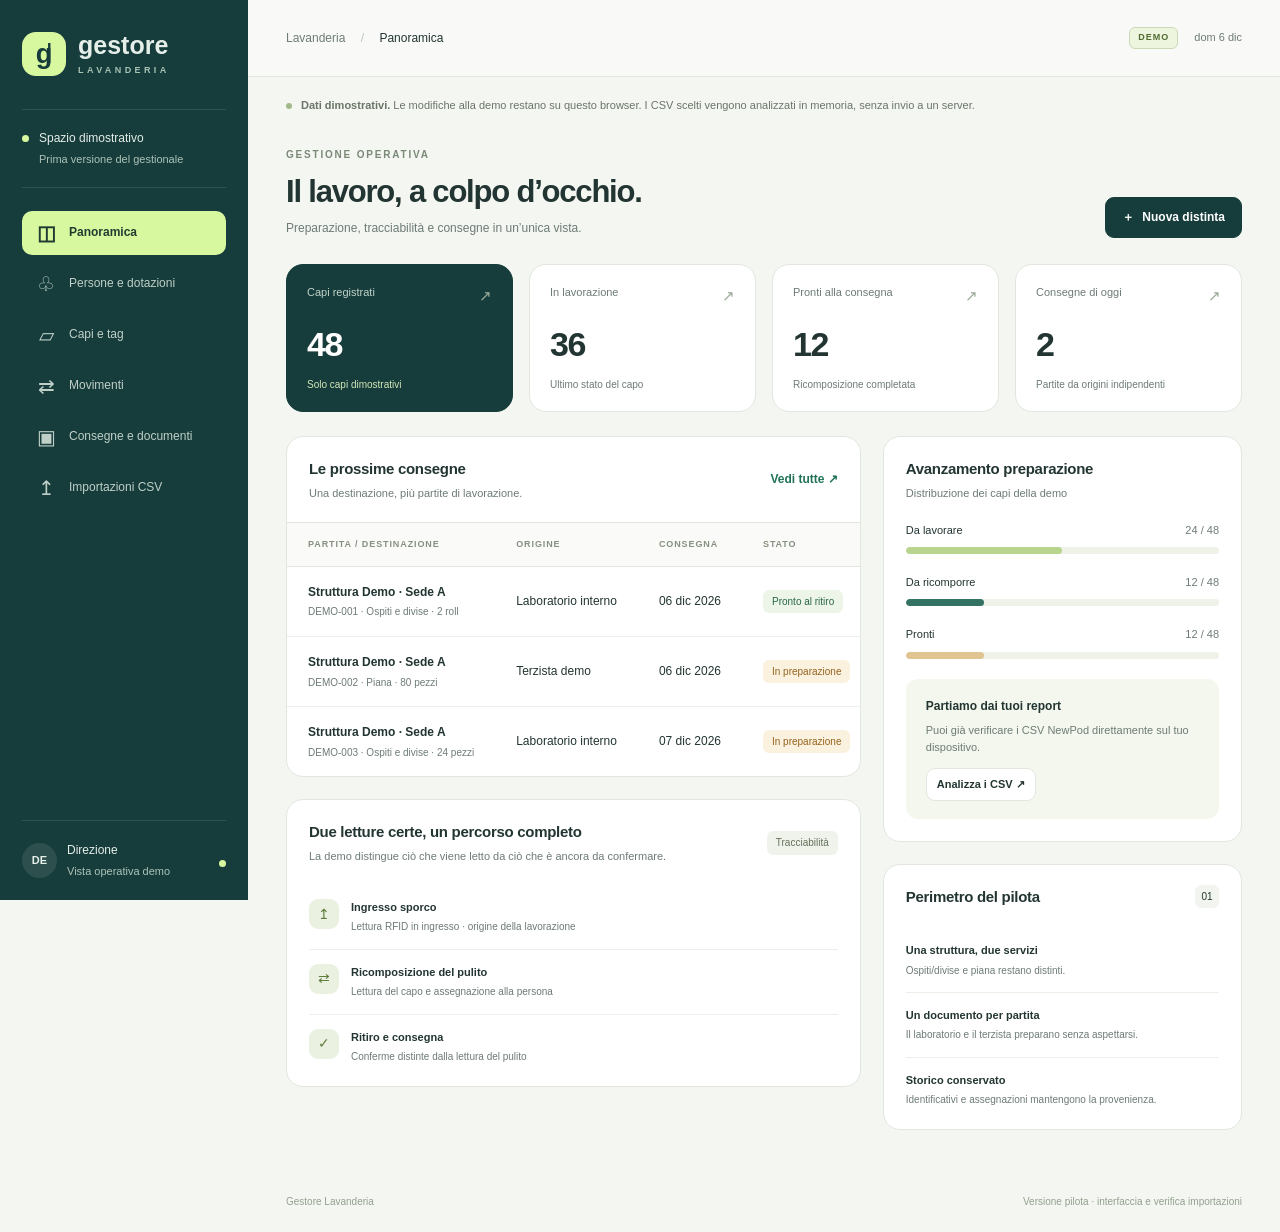
==== docs/index.html @ a244b2f4 "Add responsive pilot, local CSV audit and versioned NewPod importer" ====
<!doctype html>
<html lang="it">
<head>
<meta charset="utf-8">
<meta name="viewport" content="width=device-width,initial-scale=1">
<meta name="theme-color" content="#163d3b">
<meta name="robots" content="noindex,nofollow">
<meta http-equiv="Content-Security-Policy" content="default-src 'self'; script-src 'self'; style-src 'self'; img-src 'self' data:; connect-src 'none'; object-src 'none'; base-uri 'self'; form-action 'none'">
<title>Gestore Lavanderia · Pilota</title>
<link rel="icon" href="./favicon.svg" type="image/svg+xml">
<link rel="stylesheet" href="./styles.css">
<script src="./core.js" defer></script>
<script src="./app.js" defer></script>
</head>
<body>
<a class="skip" href="#content">Vai al contenuto</a>
<aside class="sidebar" aria-label="Navigazione principale">
<a class="brand" href="#panoramica"><span class="brand-mark" aria-hidden="true">g<span>l</span></span><span>gestore<span class="brand-sub">LAVANDERIA</span></span></a>
<div class="workspace"><span class="workspace-dot"></span><div>Spazio dimostrativo<small>Prima versione del gestionale</small></div></div>
<nav id="navigation">
<a href="#panoramica" data-page="panoramica"><span aria-hidden="true">◫</span>Panoramica</a>
<a href="#persone" data-page="persone"><span aria-hidden="true">♧</span>Persone e dotazioni</a>
<a href="#capi" data-page="capi"><span aria-hidden="true">▱</span>Capi e tag</a>
<a href="#movimenti" data-page="movimenti"><span aria-hidden="true">⇄</span>Movimenti</a>
<a href="#consegne" data-page="consegne"><span aria-hidden="true">▣</span>Consegne e documenti</a>
<a href="#importazioni" data-page="importazioni"><span aria-hidden="true">↥</span>Importazioni CSV</a>
</nav>
<div class="sidebar-bottom"><span class="avatar">DE</span><div>Direzione<small>Vista operativa demo</small></div><span class="live-dot" aria-hidden="true"></span></div>
</aside>
<div class="shell">
<header class="topbar"><div class="breadcrumb">Lavanderia <span>/</span> <strong id="crumb">Panoramica</strong></div><div class="topbar-right"><span class="demo-pill">DEMO</span><span id="today"></span></div></header>
<div class="demo-note"><span class="demo-note-dot"></span><span><strong>Dati dimostrativi.</strong> Le modifiche alla demo restano su questo browser. I CSV scelti vengono analizzati in memoria, senza invio a un server.</span></div>
<main id="content" tabindex="-1"></main>
<footer>Gestore Lavanderia <span>Versione pilota · interfaccia e verifica importazioni</span></footer>
</div>
<dialog id="delivery-dialog" aria-labelledby="delivery-dialog-title">
<form id="delivery-form">
<div class="dialog-heading"><div><span class="eyebrow">PREPARAZIONE</span><h2 id="delivery-dialog-title">Nuova distinta demo</h2></div><button type="button" class="icon-button" data-close-dialog aria-label="Chiudi">×</button></div>
<label>Destinazione<input value="Struttura Demo · Sede A" readonly></label>
<div class="form-grid"><label>Origine<select name="origin"><option value="interno">Laboratorio interno</option><option value="terzista">Terzista demo</option></select></label><label>Data consegna<input name="date" type="date" required></label></div>
<div class="form-grid"><label>Articolo<select name="article"><option value="Biancheria ospiti">Biancheria ospiti</option><option value="Divise">Divise</option><option value="Teli viso">Teli viso</option><option value="Lenzuola">Lenzuola</option><option value="Federe">Federe</option></select></label><label>Quantità<input name="quantity" type="number" min="1" max="100000" step="1" required value="1"></label></div>
<label>Unità<select name="unit"><option value="pezzi">Pezzi</option><option value="roll">Roll</option><option value="kg">Kg</option></select></label>
<p class="hint">Questa distinta è dimostrativa e non costituisce un DDT valido.</p>
<div class="dialog-actions"><button type="button" class="button secondary" data-close-dialog>Annulla</button><button type="submit" class="button primary">Crea distinta</button></div>
</form>
</dialog>
<dialog id="detail-dialog" aria-labelledby="detail-title"><div id="detail-content"></div></dialog>
<div id="toast" class="toast" role="status" aria-live="polite"></div>
</body>
</html>
---- docs/styles.css ----
:root{--ink:#223532;--muted:#6d7b76;--forest:#163d3b;--lime:#d7f89e;--paper:#f4f6f2;--white:#fff;--line:#e1e7df;--good:#207455;--amber:#a76b24;--red:#aa4b41;--radius:17px}
*{box-sizing:border-box}body{margin:0;color:var(--ink);background:var(--paper);font-family:Inter,-apple-system,BlinkMacSystemFont,"Segoe UI",sans-serif;font-size:14px;line-height:1.55}button,input,select{font:inherit}button,a,input,select{touch-action:manipulation}a{color:inherit;text-decoration:none}button{cursor:pointer}button:disabled{opacity:.5;cursor:not-allowed}button:focus-visible,a:focus-visible,input:focus-visible,select:focus-visible{outline:3px solid #81aa63;outline-offset:3px}.skip{position:fixed;top:-100px;left:20px;z-index:20;background:white;padding:12px}.skip:focus{top:12px}.sidebar{background:var(--forest);color:#e6eeea;position:fixed;inset:0 auto 0 0;width:248px;padding:32px 22px 20px;display:flex;flex-direction:column;z-index:5}.brand{display:flex;align-items:center;gap:12px;font-size:25px;font-weight:600;line-height:1}.brand-mark{display:flex;align-items:center;justify-content:center;width:44px;height:44px;border-radius:14px;background:var(--lime);color:var(--forest);font-size:27px;font-weight:700;letter-spacing:-6px;padding-right:6px}.brand-mark span{font-weight:400}.brand-sub{display:block;font-size:9px;letter-spacing:3.4px;color:#a8c2b4;margin-top:8px}.workspace{display:flex;gap:10px;align-items:flex-start;border-top:1px solid #ffffff1c;border-bottom:1px solid #ffffff1c;margin:33px 0 23px;padding:19px 0;font-size:12px}.workspace small,.sidebar-bottom small{display:block;color:#adc3b8;font-size:11px;margin-top:3px}.workspace-dot,.live-dot{width:7px;height:7px;flex:none;border-radius:50%;background:var(--lime);margin-top:6px}.sidebar nav{display:grid;gap:7px}.sidebar nav a{padding:12px 13px;display:flex;align-items:center;gap:12px;font-size:12px;border-radius:10px;color:#c0d0c8}.sidebar nav a span{font-size:20px;line-height:1;width:22px;text-align:center}.sidebar nav a:hover{background:#ffffff09}.sidebar nav a.active{color:#203c31;background:var(--lime);font-weight:650}.sidebar-bottom{margin-top:auto;border-top:1px solid #ffffff1c;padding-top:20px;display:flex;align-items:center;gap:10px;font-size:12px}.avatar{width:35px;height:35px;border-radius:50%;background:#ffffff19;display:grid;place-items:center;font-size:11px;font-weight:600}.sidebar-bottom .live-dot{margin-left:auto}.shell{margin-left:248px}.topbar{height:77px;padding:0 38px;border-bottom:1px solid var(--line);display:flex;align-items:center;justify-content:space-between;background:#fff8}.breadcrumb{font-size:12px;color:var(--muted)}.breadcrumb span{margin:0 12px;color:#bbc6bc}.breadcrumb strong{color:var(--ink);font-weight:500}.topbar-right{display:flex;gap:16px;align-items:center;font-size:11px;color:var(--muted)}.demo-pill{border:1px solid #cbd9b8;background:#edf5de;color:#526d32;padding:3px 8px;border-radius:6px;font-size:9px;letter-spacing:1px;font-weight:700}.demo-note{margin:20px 38px 0;display:flex;align-items:flex-start;gap:9px;color:#6a7568;font-size:11px}.demo-note-dot{width:6px;height:6px;flex:none;background:#a3b98c;border-radius:50%;margin-top:6px}main{max-width:1600px;margin:auto;padding:29px 38px 42px;min-height:calc(100vh - 190px)}.page-heading{display:flex;align-items:flex-end;justify-content:space-between;gap:18px;margin-bottom:26px}.eyebrow{font-size:10px;font-weight:650;letter-spacing:1.8px;color:#7a8976}.page-heading h1{font-size:31px;line-height:1.2;letter-spacing:-1.2px;font-weight:600;margin:8px 0 9px}.page-heading p{margin:0;color:var(--muted);font-size:12px}.button{border:1px solid var(--line);background:white;color:var(--ink);border-radius:9px;padding:10px 16px;display:inline-flex;gap:8px;justify-content:center;align-items:center;font-size:12px;font-weight:600;white-space:nowrap}.button.primary{background:var(--forest);border-color:var(--forest);color:white}.button.primary:hover{background:#23544e}.button.secondary:hover{background:#f1f4ed}.button.small{font-size:11px;padding:7px 10px}.button.link{border:0;background:transparent;color:var(--good);padding:0}.kpi-grid{display:grid;grid-template-columns:repeat(4,minmax(0,1fr));gap:16px;margin-bottom:24px}.kpi{background:var(--white);border:1px solid var(--line);border-radius:var(--radius);padding:19px 20px;position:relative}.kpi.featured{background:var(--forest);color:white;border-color:var(--forest)}.kpi-label{font-size:11px;color:var(--muted);display:flex;justify-content:space-between;gap:8px}.featured .kpi-label{color:#c3d3ca}.kpi-number{font-size:34px;line-height:1.2;letter-spacing:-1.5px;font-weight:550;margin:17px 0 12px}.kpi-foot{font-size:10px;color:var(--muted)}.featured .kpi-foot{color:#d2e8b9}.kpi-icon{font-size:15px;color:#9baa97}.dashboard-grid{display:grid;grid-template-columns:minmax(0,1.6fr) minmax(280px,1fr);gap:22px}.panel{background:white;border:1px solid var(--line);border-radius:var(--radius);overflow:hidden;margin-bottom:22px}.panel-head{padding:20px 22px;display:flex;align-items:center;justify-content:space-between;gap:14px}.panel-head h2{margin:0;font-size:15px;letter-spacing:-.3px;font-weight:600}.panel-head p{font-size:11px;color:var(--muted);margin:5px 0 0}.panel-body{padding:0 22px 22px}.tag{display:inline-flex;align-items:center;padding:4px 9px;border-radius:6px;background:#f0f3ec;color:#64735b;font-size:10px;white-space:nowrap}.tag.good{color:#286748;background:#edf5e9}.tag.amber{color:#94631e;background:#faf1df}.tag.blue{color:#426e84;background:#edf4f7}.tag.red{color:#a35146;background:#fbeee9}.table-wrap{overflow:auto}table{width:100%;border-collapse:collapse;white-space:nowrap;font-size:12px;text-align:left}th{font-size:9px;letter-spacing:.9px;text-transform:uppercase;font-weight:600;color:#879080;background:#fafbf8;padding:12px 21px;border-block:1px solid var(--line)}td{padding:16px 21px;border-bottom:1px solid #edf0e9;vertical-align:middle}tbody tr:last-child td{border-bottom:0}tbody tr:hover{background:#fcfdf9}.primary-cell{font-weight:600}.secondary-line{display:block;color:var(--muted);font-size:10px;margin-top:3px}.mono{font:11px ui-monospace,SFMono-Regular,Consolas,monospace;letter-spacing:.1px}.count-chip{display:inline-grid;place-items:center;background:#f2f5ef;min-width:24px;height:23px;border-radius:6px;font-size:10px}.progress-list{display:grid;gap:20px}.progress-label{display:flex;justify-content:space-between;font-size:11px;margin-bottom:8px}.progress-label span:last-child{color:var(--muted)}.progress-track{height:7px;border-radius:10px;background:#eff2e9;overflow:hidden}.progress-fill{height:100%;border-radius:10px;background:#b9d48e}.progress-fill.dark{background:#347264}.progress-fill.amber{background:#e0c492}.activity{display:flex;gap:12px;padding:14px 0;border-bottom:1px solid #edf0e9}.activity:last-child{border:0;padding-bottom:0}.activity-dot{background:#eaf1e0;border-radius:9px;width:30px;height:30px;display:grid;place-items:center;flex:none;color:#5f7c3d}.activity strong{display:block;font-size:11px;font-weight:550}.activity small{display:block;font-size:10px;color:var(--muted);margin-top:3px}.panel-callout{background:#f4f7ed;padding:18px 20px;border-radius:12px;margin-top:20px}.panel-callout strong{display:block;font-size:12px}.panel-callout p{font-size:11px;color:var(--muted);margin:7px 0 12px}.toolbar{padding:0 22px 18px;display:flex;gap:12px;align-items:center;flex-wrap:wrap}.search{position:relative;flex:1;min-width:200px}.search input{width:100%;border:1px solid var(--line);background:#fafbf8;padding:11px 14px;border-radius:9px;font-size:12px}select,input{color:var(--ink)}.toolbar select{border:1px solid var(--line);border-radius:9px;background:white;padding:10px;font-size:11px}.empty{padding:30px;text-align:center;color:var(--muted);font-size:12px}.notice{padding:15px 18px;border:1px solid #e6dfc9;background:#fbf8ed;border-radius:11px;font-size:12px;color:#80703d;margin-bottom:21px}.notice.neutral{background:#edf4f0;border-color:#dbe6de;color:#526d5d}.page-count{font-size:11px;color:var(--muted);padding:12px 22px;border-top:1px solid var(--line)}.import-zone{border:1.5px dashed #b8caa7;background:#f8faf4;border-radius:13px;padding:30px;text-align:center}.import-zone input{display:block;max-width:100%;margin:16px auto;font-size:12px}.import-zone h3{font-size:15px;margin:8px 0}.import-zone p{color:var(--muted);font-size:12px;margin:6px 0}.file-row{display:flex;align-items:center;justify-content:space-between;gap:12px;padding:15px 0;border-bottom:1px solid var(--line)}.file-row strong{display:block;font-size:12px;overflow-wrap:anywhere}.file-row small{font-size:10px;color:var(--muted)}.file-row select{font-size:12px;padding:8px;border:1px solid var(--line);border-radius:8px;max-width:145px}.import-actions{display:flex;gap:12px;margin-top:20px;align-items:center}.hint{color:var(--muted);font-size:11px}.result-grid{display:grid;grid-template-columns:repeat(3,1fr);gap:14px;margin-top:20px}.result-card{background:#f6f8f2;border-radius:11px;padding:15px}.result-card b{display:block;font-size:24px;font-weight:550}.result-card span{font-size:11px;color:var(--muted)}.result-list{padding:0;margin:15px 0;list-style:none}.result-list li{padding:11px 0;border-bottom:1px solid var(--line);font-size:12px}.result-list li:last-child{border:0}.result-list b{font-weight:600}dialog{border:1px solid var(--line);border-radius:20px;padding:28px;width:min(540px,calc(100vw - 28px));color:var(--ink);max-height:90vh;overflow:auto;box-shadow:0 30px 100px #153a3326}dialog::backdrop{background:#18352e70;backdrop-filter:blur(3px)}.dialog-heading{display:flex;align-items:flex-start;justify-content:space-between;gap:15px;margin-bottom:22px}.dialog-heading h2{margin:5px 0 0;font-size:23px;font-weight:550;letter-spacing:-.6px}.icon-button{border:0;background:#f1f4ed;border-radius:8px;width:31px;height:31px;font-size:23px;line-height:1;color:#657565}label{display:block;font-size:11px;font-weight:550;margin-bottom:15px}label input,label select{margin-top:6px;display:block;width:100%;padding:11px;border:1px solid #dbe2d6;border-radius:9px;background:white;font-size:12px}.form-grid{display:grid;grid-template-columns:1fr 1fr;gap:14px}.dialog-actions{display:flex;justify-content:flex-end;gap:10px;border-top:1px solid var(--line);padding-top:18px;margin-top:22px}.document-header{padding-bottom:15px;border-bottom:2px solid var(--forest);margin-bottom:20px}.document-header p{margin:5px 0;color:var(--muted);font-size:12px}.document-meta{display:grid;grid-template-columns:1fr 1fr;gap:12px;font-size:12px;margin:20px 0}.document-meta small{display:block;color:var(--muted);font-size:10px}.timeline-item{border-left:2px solid #dfe9d6;padding:5px 0 15px 15px;font-size:12px}.timeline-item small{display:block;color:var(--muted);font-size:10px;margin-top:3px}.toast{position:fixed;bottom:25px;right:25px;z-index:50;background:var(--forest);color:white;border-radius:11px;padding:13px 20px;font-size:12px;box-shadow:0 8px 30px #153a3329;opacity:0;transform:translateY(12px);transition:.2s;pointer-events:none;max-width:calc(100vw - 40px)}.toast.visible{opacity:1;transform:none}footer{padding:0 38px 22px;display:flex;justify-content:space-between;color:#93a08e;font-size:10px}code{font-family:ui-monospace,Consolas,monospace;font-size:11px;background:#f1f4ec;padding:2px 5px;border-radius:4px}.kpi-grid.compact{grid-template-columns:repeat(3,1fr)}.action-row{display:flex;gap:10px;align-items:center}.print-only{display:none}
@media(min-width:1600px){main{padding-top:38px}.page-heading{margin-bottom:32px}.kpi{padding:25px}.kpi-number{font-size:40px}}
@media(max-width:1100px){.sidebar{width:215px;padding-inline:15px}.shell{margin-left:215px}.topbar{padding-inline:25px}main{padding-inline:25px}.demo-note{margin-inline:25px}.dashboard-grid{grid-template-columns:1fr}.kpi-grid{gap:10px}.kpi{padding:16px}.kpi-number{font-size:29px}.page-heading h1{font-size:28px}footer{padding-inline:25px}}
@media(max-width:760px){.sidebar{position:static;width:100%;padding:16px 18px 0;display:block}.brand{font-size:22px}.brand-mark{width:36px;height:36px;font-size:24px}.brand-sub{font-size:8px;margin-top:6px}.workspace,.sidebar-bottom{display:none}.sidebar nav{display:flex;overflow:auto;gap:6px;padding:15px 0 12px;scrollbar-width:thin}.sidebar nav a{flex:none;font-size:11px;padding:8px 10px;gap:6px}.sidebar nav a span{font-size:16px;width:18px}.shell{margin-left:0}.topbar{height:55px;padding-inline:18px}.topbar-right{gap:8px}.breadcrumb{font-size:10px}.breadcrumb span{margin-inline:6px}.demo-note{margin:14px 18px 0;font-size:10px}main{padding:24px 18px;min-height:60vh}.page-heading{align-items:flex-start;margin-bottom:21px}.page-heading h1{font-size:26px}.page-heading p{font-size:11px;max-width:250px}.page-heading .button{padding:9px 11px;font-size:10px}.kpi-grid{grid-template-columns:repeat(2,minmax(0,1fr));gap:10px}.kpi{padding:15px;border-radius:13px}.kpi-number{font-size:30px;margin:12px 0 9px}.kpi-label{font-size:10px}.kpi-foot{font-size:9px}.panel-head{padding:17px}.panel-body{padding:0 17px 17px}.toolbar{padding-inline:17px}.panel-head h2{font-size:14px}td{padding:14px 17px}th{padding-inline:17px}.result-grid{grid-template-columns:1fr}.kpi-grid.compact{grid-template-columns:repeat(2,1fr)}footer{padding:0 18px 18px;display:block}footer span{display:block;margin-top:4px}.topbar-right #today{font-size:10px}.file-row{align-items:flex-start}.file-row>div{min-width:0}.file-row select{max-width:120px;flex:none}.form-grid{grid-template-columns:1fr}.import-actions{flex-wrap:wrap}.document-meta{grid-template-columns:1fr 1fr}}
@media print{body{background:white}body>*{display:none!important}body>dialog[open]{display:block!important;position:static!important;width:100%;max-width:none;max-height:none;border:0;box-shadow:none;padding:0;margin:0;overflow:visible}.dialog-actions,.icon-button,.hint.no-print{display:none!important}.print-only{display:block}dialog::backdrop{display:none}.document-header{margin-top:0}table{white-space:normal;font-size:11px}th,td{padding:10px;border-bottom:1px solid #ccc}.notice{background:white;border:1px solid #999}.document-meta{display:grid;grid-template-columns:1fr 1fr}}
.production-progress{display:block;appearance:none;-webkit-appearance:none;width:100%;height:7px;border:0;border-radius:10px;overflow:hidden;background:#eff2e9}.production-progress::-webkit-progress-bar{background:#eff2e9}.production-progress::-webkit-progress-value{background:#b9d48e;border-radius:10px}.production-progress::-moz-progress-bar{background:#b9d48e;border-radius:10px}.production-progress.p1::-webkit-progress-value{background:#347264}.production-progress.p1::-moz-progress-bar{background:#347264}.production-progress.p2::-webkit-progress-value{background:#e0c492}.production-progress.p2::-moz-progress-bar{background:#e0c492}.toolbar label{margin-bottom:0}.filter-label{font-weight:400}.filter-label select{margin-top:0}
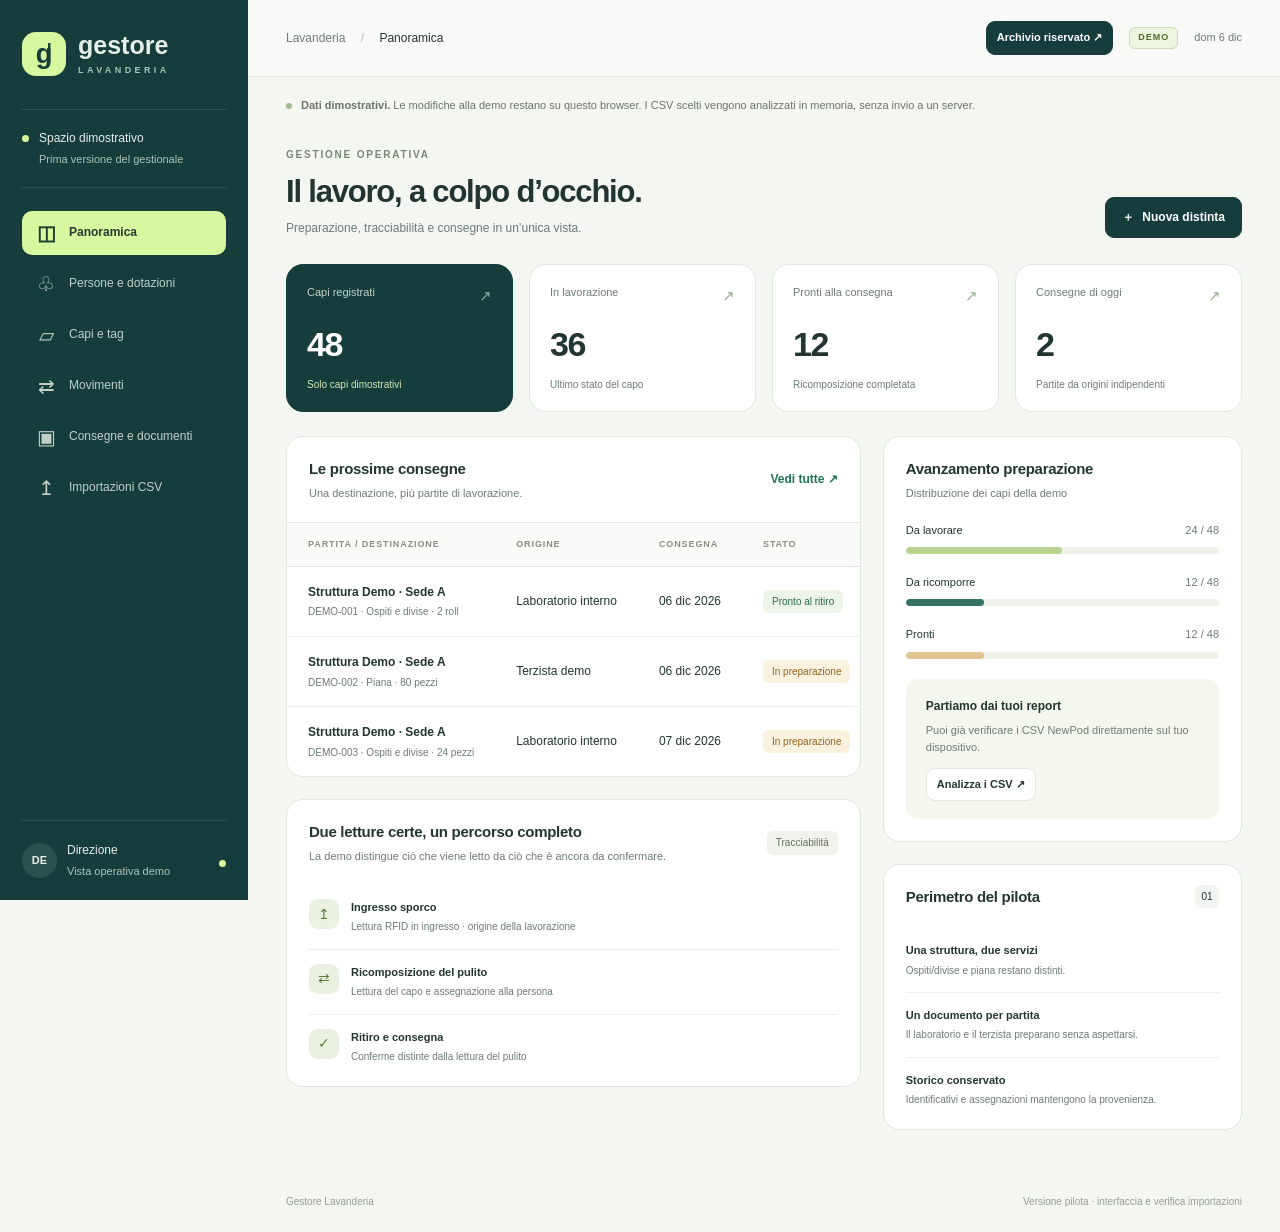
==== commit 03965169: "Connect protected NewPod archive with verified one-time owner activation" ====
--- a/docs/index.html
+++ b/docs/index.html
@@ -28,7 +28,7 @@
 <div class="sidebar-bottom"><span class="avatar">DE</span><div>Direzione<small>Vista operativa demo</small></div><span class="live-dot" aria-hidden="true"></span></div>
 </aside>
 <div class="shell">
-<header class="topbar"><div class="breadcrumb">Lavanderia <span>/</span> <strong id="crumb">Panoramica</strong></div><div class="topbar-right"><span class="demo-pill">DEMO</span><span id="today"></span></div></header>
+<header class="topbar"><div class="breadcrumb">Lavanderia <span>/</span> <strong id="crumb">Panoramica</strong></div><div class="topbar-right"><a class="button small primary" href="./riservato.html">Archivio riservato ↗</a><span class="demo-pill">DEMO</span><span id="today"></span></div></header>
 <div class="demo-note"><span class="demo-note-dot"></span><span><strong>Dati dimostrativi.</strong> Le modifiche alla demo restano su questo browser. I CSV scelti vengono analizzati in memoria, senza invio a un server.</span></div>
 <main id="content" tabindex="-1"></main>
 <footer>Gestore Lavanderia <span>Versione pilota · interfaccia e verifica importazioni</span></footer>
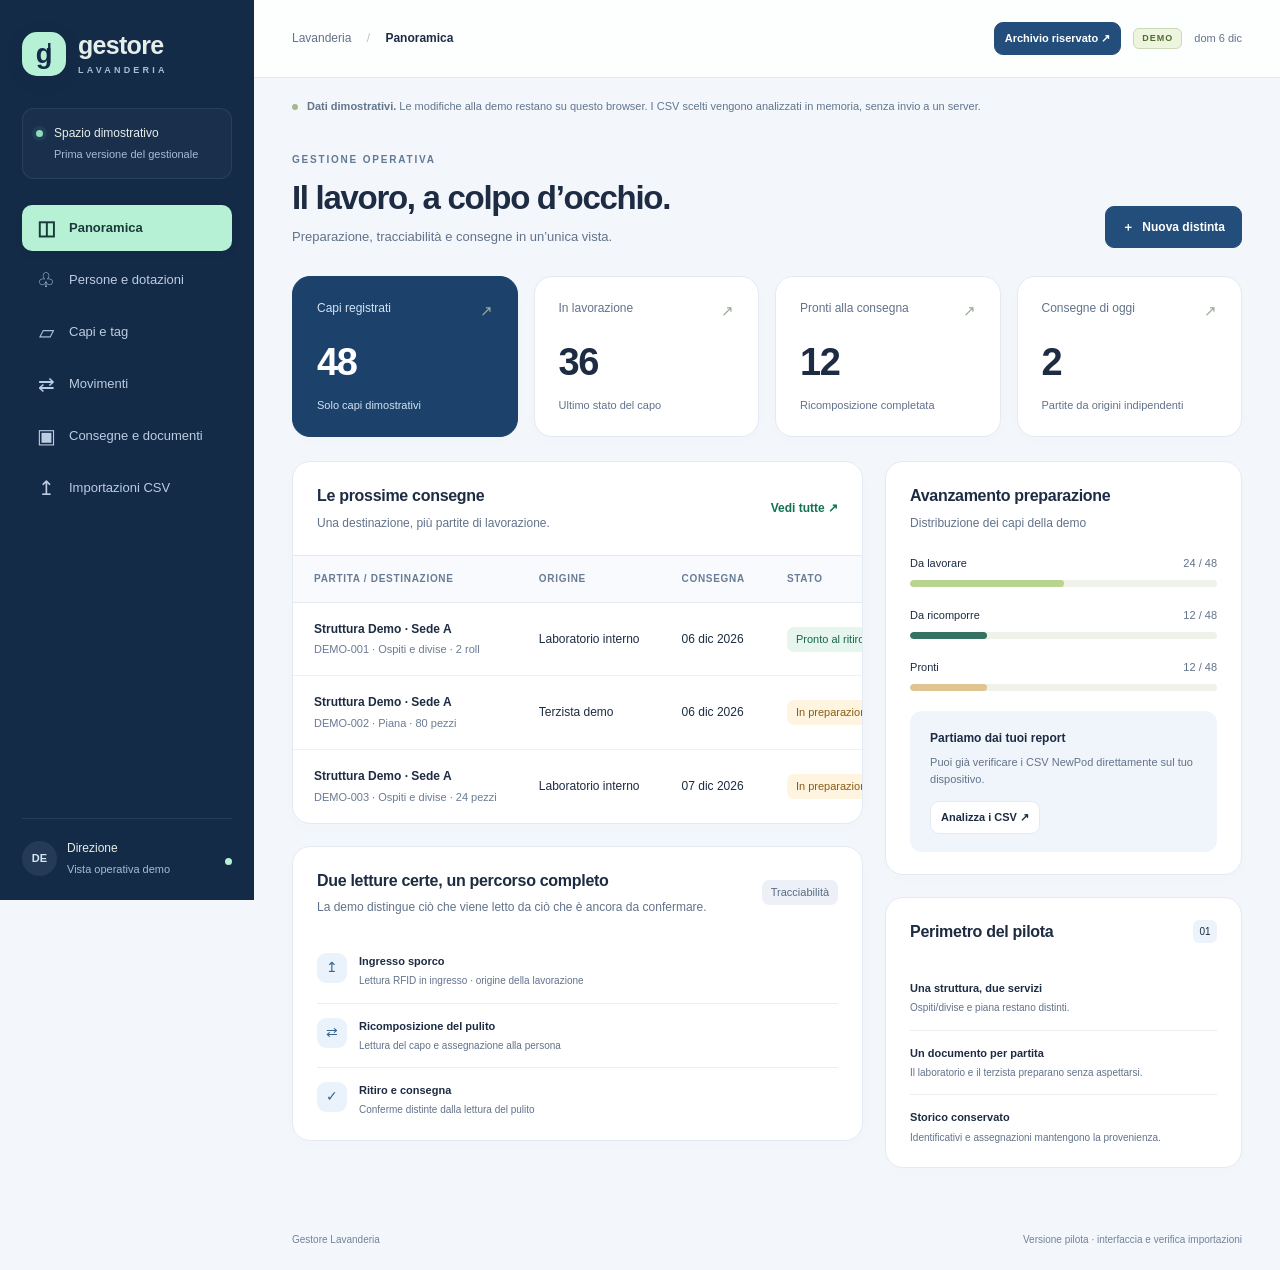
==== commit a2c00062: "Add Windows laundry stations, RFID workflow and searchable shared catalogue" ====
--- a/docs/index.html
+++ b/docs/index.html
@@ -5,12 +5,16 @@
 <meta name="viewport" content="width=device-width,initial-scale=1">
 <meta name="theme-color" content="#163d3b">
 <meta name="robots" content="noindex,nofollow">
-<meta http-equiv="Content-Security-Policy" content="default-src 'self'; script-src 'self'; style-src 'self'; img-src 'self' data:; connect-src 'none'; object-src 'none'; base-uri 'self'; form-action 'none'">
+<meta http-equiv="Content-Security-Policy" content="default-src 'self'; script-src 'self'; style-src 'self'; manifest-src 'self'; img-src 'self' data:; connect-src 'none'; object-src 'none'; base-uri 'self'; form-action 'none'">
 <title>Gestore Lavanderia · Pilota</title>
+<link rel="manifest" href="./manifest.webmanifest">
+<link rel="apple-touch-icon" href="./icons/apple-touch-icon.png">
 <link rel="icon" href="./favicon.svg" type="image/svg+xml">
 <link rel="stylesheet" href="./styles.css">
+<link rel="stylesheet" href="./theme.css">
 <script src="./core.js" defer></script>
 <script src="./app.js" defer></script>
+<script src="./install.js" defer></script>
 </head>
 <body>
 <a class="skip" href="#content">Vai al contenuto</a>
@@ -28,8 +32,9 @@
 <div class="sidebar-bottom"><span class="avatar">DE</span><div>Direzione<small>Vista operativa demo</small></div><span class="live-dot" aria-hidden="true"></span></div>
 </aside>
 <div class="shell">
-<header class="topbar"><div class="breadcrumb">Lavanderia <span>/</span> <strong id="crumb">Panoramica</strong></div><div class="topbar-right"><a class="button small primary" href="./riservato.html">Archivio riservato ↗</a><span class="demo-pill">DEMO</span><span id="today"></span></div></header>
+<header class="topbar"><div class="breadcrumb">Lavanderia <span>/</span> <strong id="crumb">Panoramica</strong></div><div class="topbar-right"><button id="install-app" class="button small secondary" hidden>Installa app</button><a class="button small primary" href="./riservato.html">Archivio riservato ↗</a><span class="demo-pill">DEMO</span><span id="today"></span></div></header>
 <div class="demo-note"><span class="demo-note-dot"></span><span><strong>Dati dimostrativi.</strong> Le modifiche alla demo restano su questo browser. I CSV scelti vengono analizzati in memoria, senza invio a un server.</span></div>
+<p id="connection-notice" class="notice connection-notice" role="status" hidden>Connessione assente. Per consultare e salvare i dati condivisi serve il collegamento al server.</p>
 <main id="content" tabindex="-1"></main>
 <footer>Gestore Lavanderia <span>Versione pilota · interfaccia e verifica importazioni</span></footer>
 </div>
@@ -47,4 +52,4 @@
 <dialog id="detail-dialog" aria-labelledby="detail-title"><div id="detail-content"></div></dialog>
 <div id="toast" class="toast" role="status" aria-live="polite"></div>
 </body>
-</html>+</html>
--- a/docs/theme.css
+++ b/docs/theme.css
@@ -0,0 +1,20 @@
+/* Shared visual language for the demo and the protected archive. */
+:root{--ink:#1d2c42;--muted:#62728a;--forest:#17365b;--lime:#b6f0d5;--paper:#f3f6fb;--line:#e4eaf2;--good:#117253;--radius:18px}
+body{font-family:"Aptos","Segoe UI",-apple-system,BlinkMacSystemFont,sans-serif;font-size:14px;-webkit-font-smoothing:antialiased}
+.sidebar{background:#142b48;padding:32px 22px 22px;width:254px}
+.brand{letter-spacing:-.7px}.brand-mark{background:#b6f0d5;color:#142b48;box-shadow:0 4px 20px #00000015;border-radius:15px}.brand-sub{letter-spacing:3.2px;color:#a7bed7}
+.workspace{background:#ffffff06;border:1px solid #ffffff13;border-radius:12px;margin:32px 0 26px;padding:15px 13px;gap:11px}.workspace-dot{background:#8fdbbd;box-shadow:0 0 0 4px #8fdbbd12}.workspace small,.sidebar-bottom small{color:#a7bbd2;font-size:11px}
+.sidebar nav{gap:6px}.sidebar nav a{font-size:13px;padding:13px;color:#bdcce0;border-radius:10px;transition:background .15s,color .15s}.sidebar nav a:hover{background:#ffffff0d}.sidebar nav a.active{background:#b6f0d5;color:#183b39;box-shadow:0 3px 12px #00000008}.sidebar-bottom{border-color:#ffffff15}.avatar{background:#ffffff12;color:#d6e7f9}
+.shell{margin-left:254px}.topbar{height:78px;background:#ffffffd9;padding-inline:38px}.breadcrumb{font-size:12px}.breadcrumb strong{font-weight:600}.topbar-right{gap:12px}
+main{max-width:1520px;padding-top:33px}.page-heading{margin-bottom:28px}.eyebrow{font-size:10px;letter-spacing:1.8px;font-weight:700;color:#637a94}.page-heading h1{font-weight:650;letter-spacing:-1.3px;font-size:33px}.page-heading p{font-size:13px;line-height:1.7}.button{border-radius:9px;font-weight:600;padding:11px 16px;transition:background .15s,box-shadow .15s}.button.primary{background:#234e7b;border-color:#234e7b}.button.primary:hover{background:#193d65;box-shadow:0 4px 14px #183d651a}.button.secondary:hover{background:#f0f5fa}
+.panel{box-shadow:0 4px 20px #18355503}.panel-head{padding:22px 24px}.panel-head h2{font-size:16px;font-weight:650}.panel-head p{font-size:12px}.panel-body{padding-inline:24px}.kpi{padding:22px 24px;box-shadow:0 4px 20px #18355503}.kpi-label{font-size:12px}.kpi-number{font-size:38px;font-weight:650;letter-spacing:-1.5px}.kpi-foot{font-size:11px}.kpi.featured{background:#1c426b;border-color:#1c426b}.featured .kpi-label,.featured .kpi-foot{color:#d2e2f4}
+.tag{font-size:11px;border-radius:7px;padding:4px 9px;background:#edf1f7;color:#576b85}.tag.good{background:#e6f5ee;color:#17654d}.tag.amber{background:#fff4df;color:#875c18}.tag.blue{background:#eaf1ff;color:#395d98}.tag.red{background:#fff0ed;color:#a64435}
+th{background:#f8fafd;font-size:10px;color:#687c96;letter-spacing:.7px;padding-block:13px}td{padding-block:17px;font-size:12px;border-bottom-color:#edf1f7}tbody tr:hover{background:#f7faff}.secondary-line{font-size:11px;color:#697b93}.mono{font-size:11px}.notice.neutral{background:#edf3fa;border-color:#dce6f4;color:#4a6483}.notice{line-height:1.7}.toolbar input:focus,.private-tools input:focus{border-color:#5681b6}.progress-track,.production-progress{background:#edf2f8}.activity-dot{background:#eaf3fb;color:#38638b}.panel-callout{background:#f0f5fb}.count-chip{background:#edf3fa}.hint,.source-note{line-height:1.7}.toast{background:#17365b}.dialog-heading h2{font-weight:650}dialog{box-shadow:0 30px 100px #102d4d33}footer{color:#72839b}.demo-note{color:#62758d}button:focus-visible,a:focus-visible,input:focus-visible,select:focus-visible{outline-color:#4c88c7}
+.dashboard-grid>div{min-width:0}
+@media(min-width:1600px){main{padding-top:38px}}
+@media(max-width:1100px){.sidebar{width:222px;padding-inline:16px}.shell{margin-left:222px}.topbar{padding-inline:25px}.kpi{padding:20px}.kpi-number{font-size:34px}}
+@media(max-width:760px){.sidebar{position:static;width:100%;padding:18px 18px 0}.shell{margin-left:0}.brand{font-size:23px}.sidebar nav a{font-size:12px;padding:9px 11px}.topbar{height:58px;padding-inline:18px}.page-heading h1{font-size:28px}.page-heading{gap:12px}.page-heading p{font-size:12px}.kpi{padding:18px}.kpi-number{font-size:30px}.kpi-label,.kpi-foot{font-size:11px}.panel-head{padding:19px}.panel-head h2{font-size:15px}.panel-body{padding-inline:19px}.topbar-right{gap:7px}main{padding-top:25px}.breadcrumb{font-size:11px}}
+@media(prefers-reduced-motion:reduce){*,*::before,*::after{scroll-behavior:auto!important;transition:none!important;animation:none!important}}
+@media print{body{background:white}.shell{margin:0}.panel,.kpi{box-shadow:none}}
+.connection-notice{margin:18px 38px 0}.connection-notice[hidden],#install-app[hidden]{display:none!important}
+@media(max-width:760px){.connection-notice{margin-inline:18px}.topbar:has(#install-app:not([hidden])){height:auto;min-height:58px;flex-wrap:wrap;gap:10px;padding-block:12px}}
